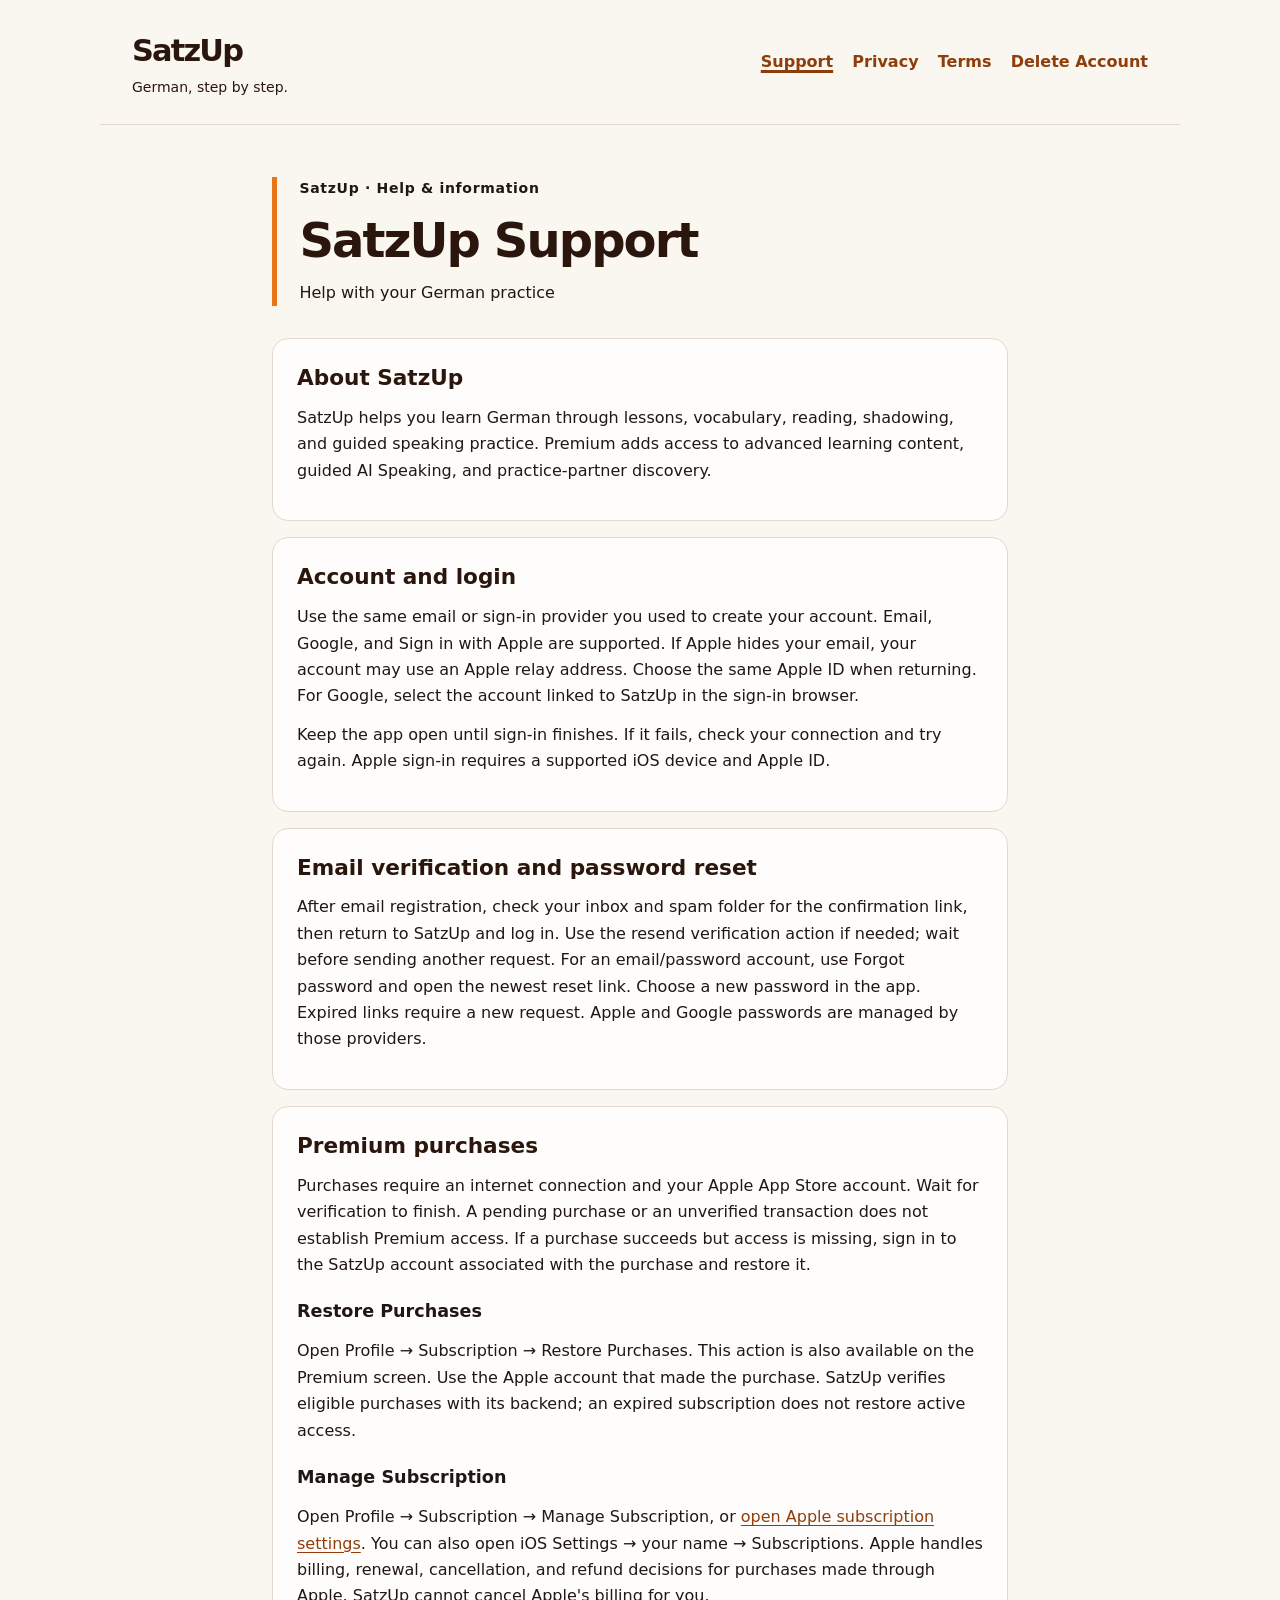
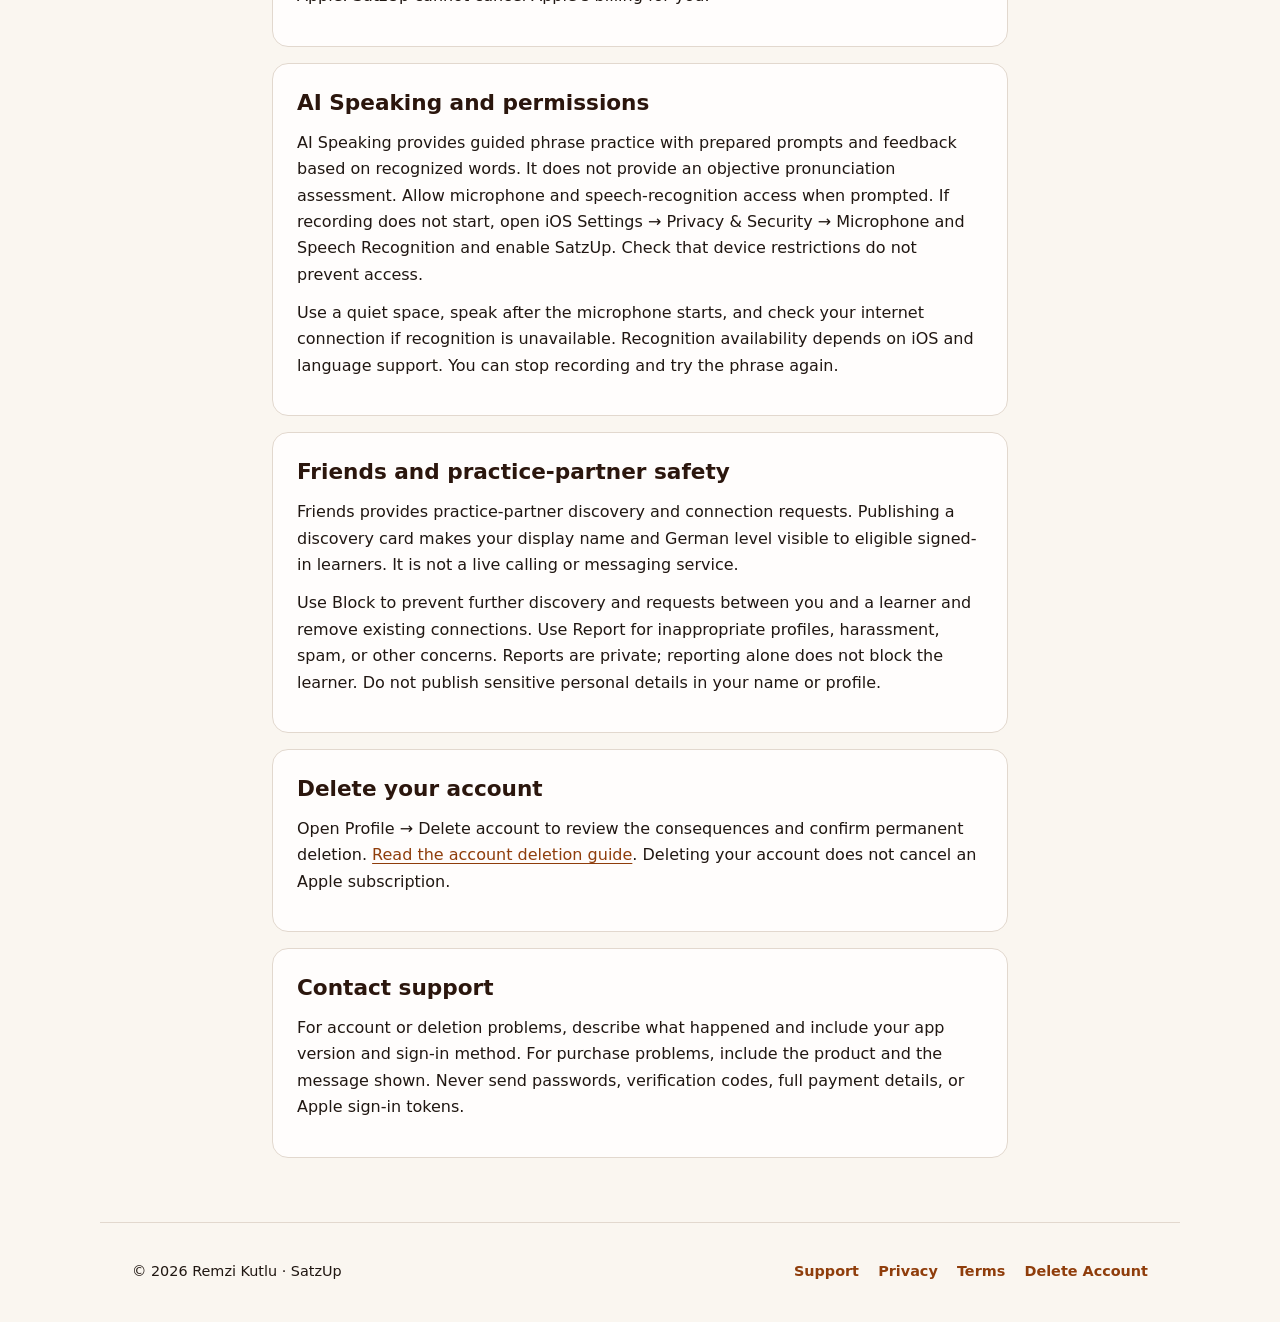
==== index.html @ c6ce0db7 "Publish SatzUp support site" ====
<!doctype html>
<html lang="en"><head><meta charset="utf-8"><meta name="viewport" content="width=device-width, initial-scale=1"><meta name="description" content="SatzUp Support for SatzUp German learning."><title>SatzUp Support · SatzUp</title><link rel="stylesheet" href="styles.css"></head>
<body><a class="skip" href="#main">Skip to content</a><header><a class="brand" href="index.html">SatzUp<span>German, step by step.</span></a><nav aria-label="Main navigation"><a aria-current="page" href="index.html">Support</a><a href="privacy.html">Privacy</a><a href="terms.html">Terms</a><a href="delete-account.html">Delete Account</a></nav></header><main id="main"><div class="heading"><p class="eyebrow">SatzUp · Help &amp; information</p><h1>SatzUp Support</h1><p>Help with your German practice</p></div>
<section><h2>About SatzUp</h2><p>SatzUp helps you learn German through lessons, vocabulary, reading, shadowing, and guided speaking practice. Premium adds access to advanced learning content, guided AI Speaking, and practice-partner discovery.</p></section>
<section><h2>Account and login</h2><p>Use the same email or sign-in provider you used to create your account. Email, Google, and Sign in with Apple are supported. If Apple hides your email, your account may use an Apple relay address. Choose the same Apple ID when returning. For Google, select the account linked to SatzUp in the sign-in browser.</p><p>Keep the app open until sign-in finishes. If it fails, check your connection and try again. Apple sign-in requires a supported iOS device and Apple ID.</p></section>
<section><h2>Email verification and password reset</h2><p>After email registration, check your inbox and spam folder for the confirmation link, then return to SatzUp and log in. Use the resend verification action if needed; wait before sending another request. For an email/password account, use Forgot password and open the newest reset link. Choose a new password in the app. Expired links require a new request. Apple and Google passwords are managed by those providers.</p></section>
<section><h2>Premium purchases</h2><p>Purchases require an internet connection and your Apple App Store account. Wait for verification to finish. A pending purchase or an unverified transaction does not establish Premium access. If a purchase succeeds but access is missing, sign in to the SatzUp account associated with the purchase and restore it.</p><h3>Restore Purchases</h3><p>Open Profile → Subscription → Restore Purchases. This action is also available on the Premium screen. Use the Apple account that made the purchase. SatzUp verifies eligible purchases with its backend; an expired subscription does not restore active access.</p><h3>Manage Subscription</h3><p>Open Profile → Subscription → Manage Subscription, or <a href="https://apps.apple.com/account/subscriptions">open Apple subscription settings</a>. You can also open iOS Settings → your name → Subscriptions. Apple handles billing, renewal, cancellation, and refund decisions for purchases made through Apple. SatzUp cannot cancel Apple's billing for you.</p></section>
<section><h2>AI Speaking and permissions</h2><p>AI Speaking provides guided phrase practice with prepared prompts and feedback based on recognized words. It does not provide an objective pronunciation assessment. Allow microphone and speech-recognition access when prompted. If recording does not start, open iOS Settings → Privacy &amp; Security → Microphone and Speech Recognition and enable SatzUp. Check that device restrictions do not prevent access.</p><p>Use a quiet space, speak after the microphone starts, and check your internet connection if recognition is unavailable. Recognition availability depends on iOS and language support. You can stop recording and try the phrase again.</p></section>
<section><h2>Friends and practice-partner safety</h2><p>Friends provides practice-partner discovery and connection requests. Publishing a discovery card makes your display name and German level visible to eligible signed-in learners. It is not a live calling or messaging service.</p><p>Use Block to prevent further discovery and requests between you and a learner and remove existing connections. Use Report for inappropriate profiles, harassment, spam, or other concerns. Reports are private; reporting alone does not block the learner. Do not publish sensitive personal details in your name or profile.</p></section>
<section><h2>Delete your account</h2><p>Open Profile → Delete account to review the consequences and confirm permanent deletion. <a href="delete-account.html">Read the account deletion guide</a>. Deleting your account does not cancel an Apple subscription.</p></section>
<section id="contact"><h2>Contact support</h2><p>For account or deletion problems, describe what happened and include your app version and sign-in method. For purchase problems, include the product and the message shown. Never send passwords, verification codes, full payment details, or Apple sign-in tokens.</p></section></main><footer><p>© 2026 Remzi Kutlu · SatzUp</p><nav aria-label="Main navigation"><a href="index.html">Support</a><a href="privacy.html">Privacy</a><a href="terms.html">Terms</a><a href="delete-account.html">Delete Account</a></nav></footer></body></html>
---- styles.css ----
:root{color-scheme:light;--cream:#faf6f0;--surface:#fffdfc;--brown:#2b160d;--accent:#8f3d0b;--orange:#e87516;--border:#e2d8ce}*{box-sizing:border-box}html{scroll-behavior:smooth}body{margin:0;background:var(--cream);color:#201712;font:1rem/1.65 system-ui,-apple-system,BlinkMacSystemFont,"Segoe UI",sans-serif}a{color:var(--accent);text-underline-offset:.2em;overflow-wrap:anywhere}a:hover{color:var(--brown)}a:focus-visible{outline:3px solid var(--orange);outline-offset:5px}header,footer{max-width:1080px;margin:auto;padding:1.6rem 2rem;display:flex;align-items:center;justify-content:space-between;gap:1.5rem;flex-wrap:wrap}header{border-bottom:1px solid var(--border)}.brand{font-size:1.9rem;font-weight:800;letter-spacing:-.06em;text-decoration:none;color:var(--brown)}.brand span{display:block;font-size:.875rem;font-weight:500;letter-spacing:normal}nav{display:flex;gap:.5rem 1.2rem;flex-wrap:wrap}nav a{font-weight:600;text-decoration:none;padding:.35rem 0}nav a[aria-current]{text-decoration:underline;text-decoration-thickness:3px}main{max-width:800px;margin:auto;padding:2.5rem 2rem 3rem}.heading{border-left:5px solid var(--orange);padding-left:1.4rem;margin-bottom:2rem}.eyebrow{font-size:.875rem;font-weight:700;letter-spacing:.05em}h1{font-size:clamp(2rem,5vw,3rem);line-height:1.15;color:var(--brown);letter-spacing:-.04em;margin:.6rem 0}h2{font-size:1.35rem;line-height:1.35;color:var(--brown);margin:0 0 .8rem}h3{font-size:1.1rem;margin:1.2rem 0 .5rem}p{margin:.75rem 0}section{background:var(--surface);border:1px solid var(--border);border-radius:16px;padding:1.5rem;margin:1rem 0}section.notice{border-left:5px solid var(--orange);background:#f7e9da}ol{padding-left:1.4rem}li{padding-left:.25rem;margin:.6rem 0}.date{font-size:.9rem;color:#68594e}footer{border-top:1px solid var(--border);font-size:.9rem}.skip{position:absolute;left:1rem;top:-5rem;background:var(--surface);padding:.5rem}.skip:focus{top:1rem}@media(max-width:560px){header,footer{padding:1.25rem}main{padding:1.8rem 1rem}section{padding:1.2rem}.heading{padding-left:1rem}nav{gap:.5rem 1rem}header{align-items:flex-start}h1{overflow-wrap:break-word}}@media(prefers-reduced-motion:reduce){html{scroll-behavior:auto}}
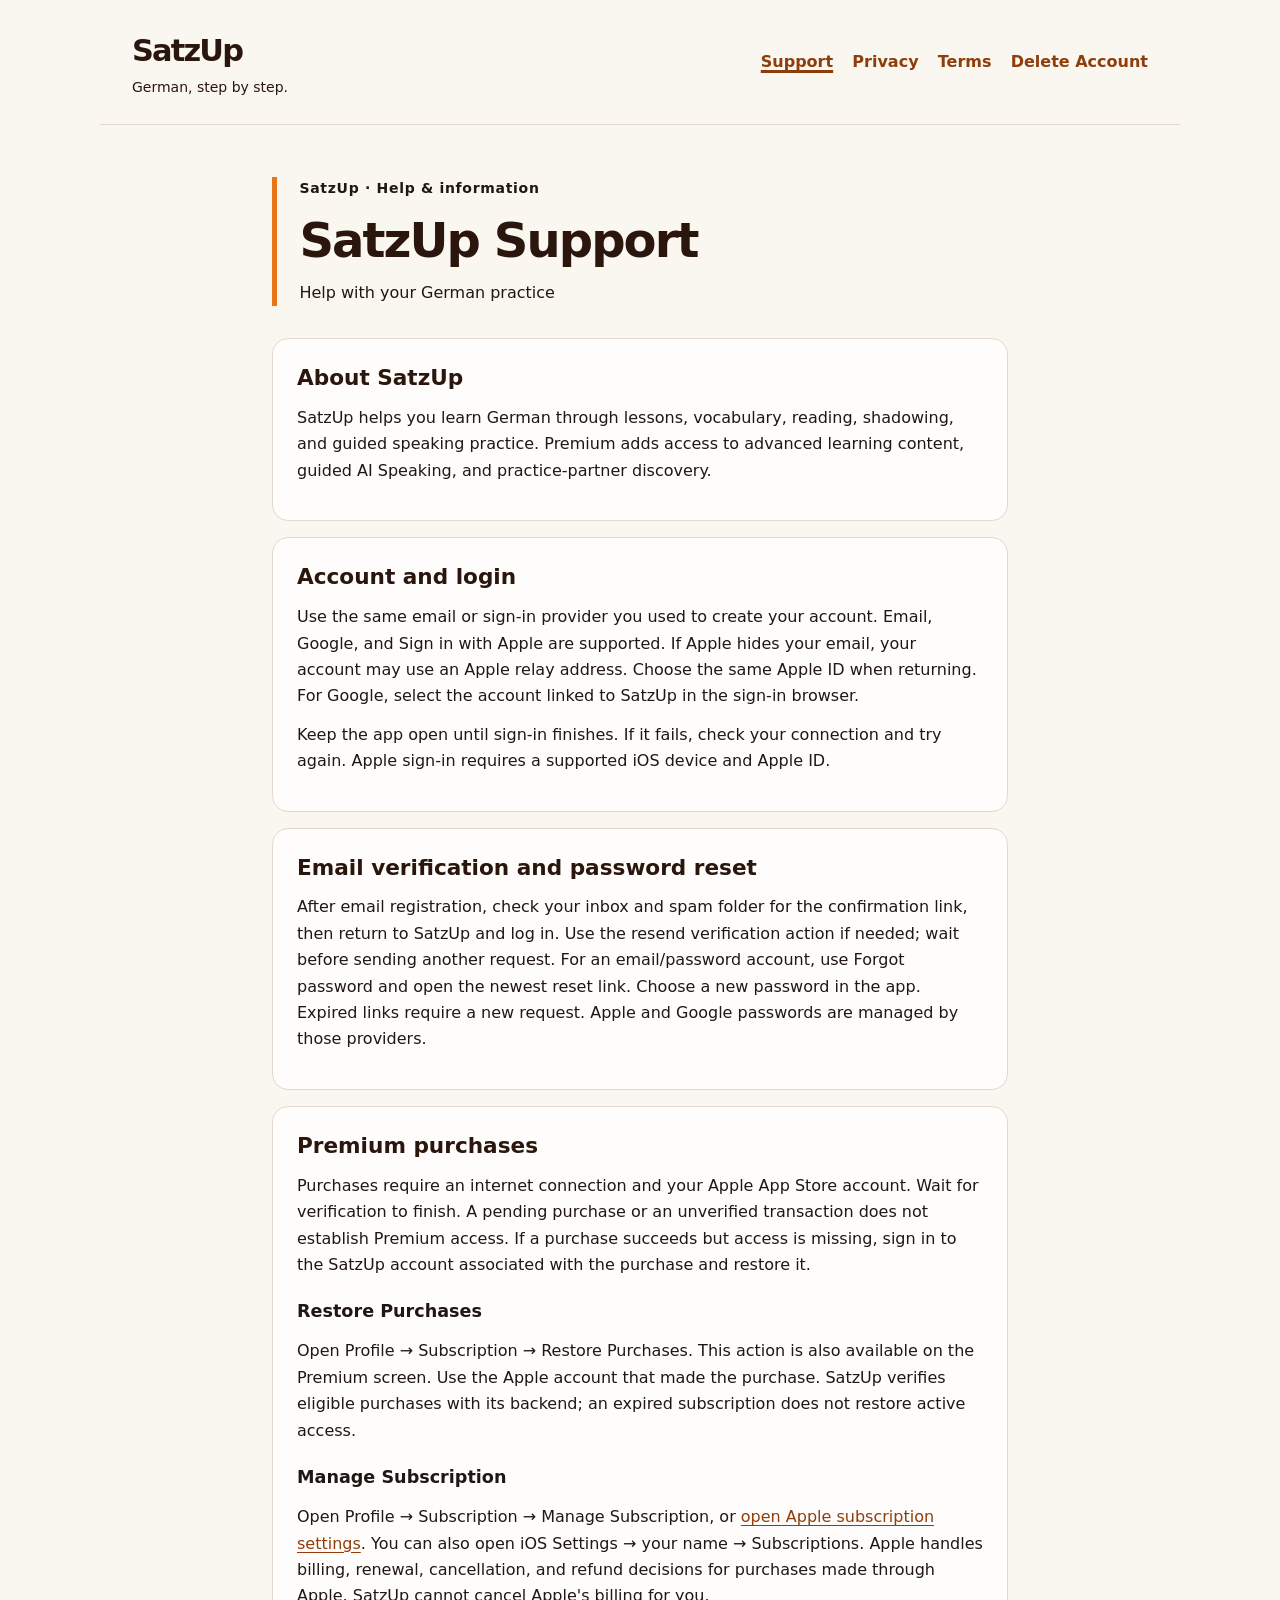
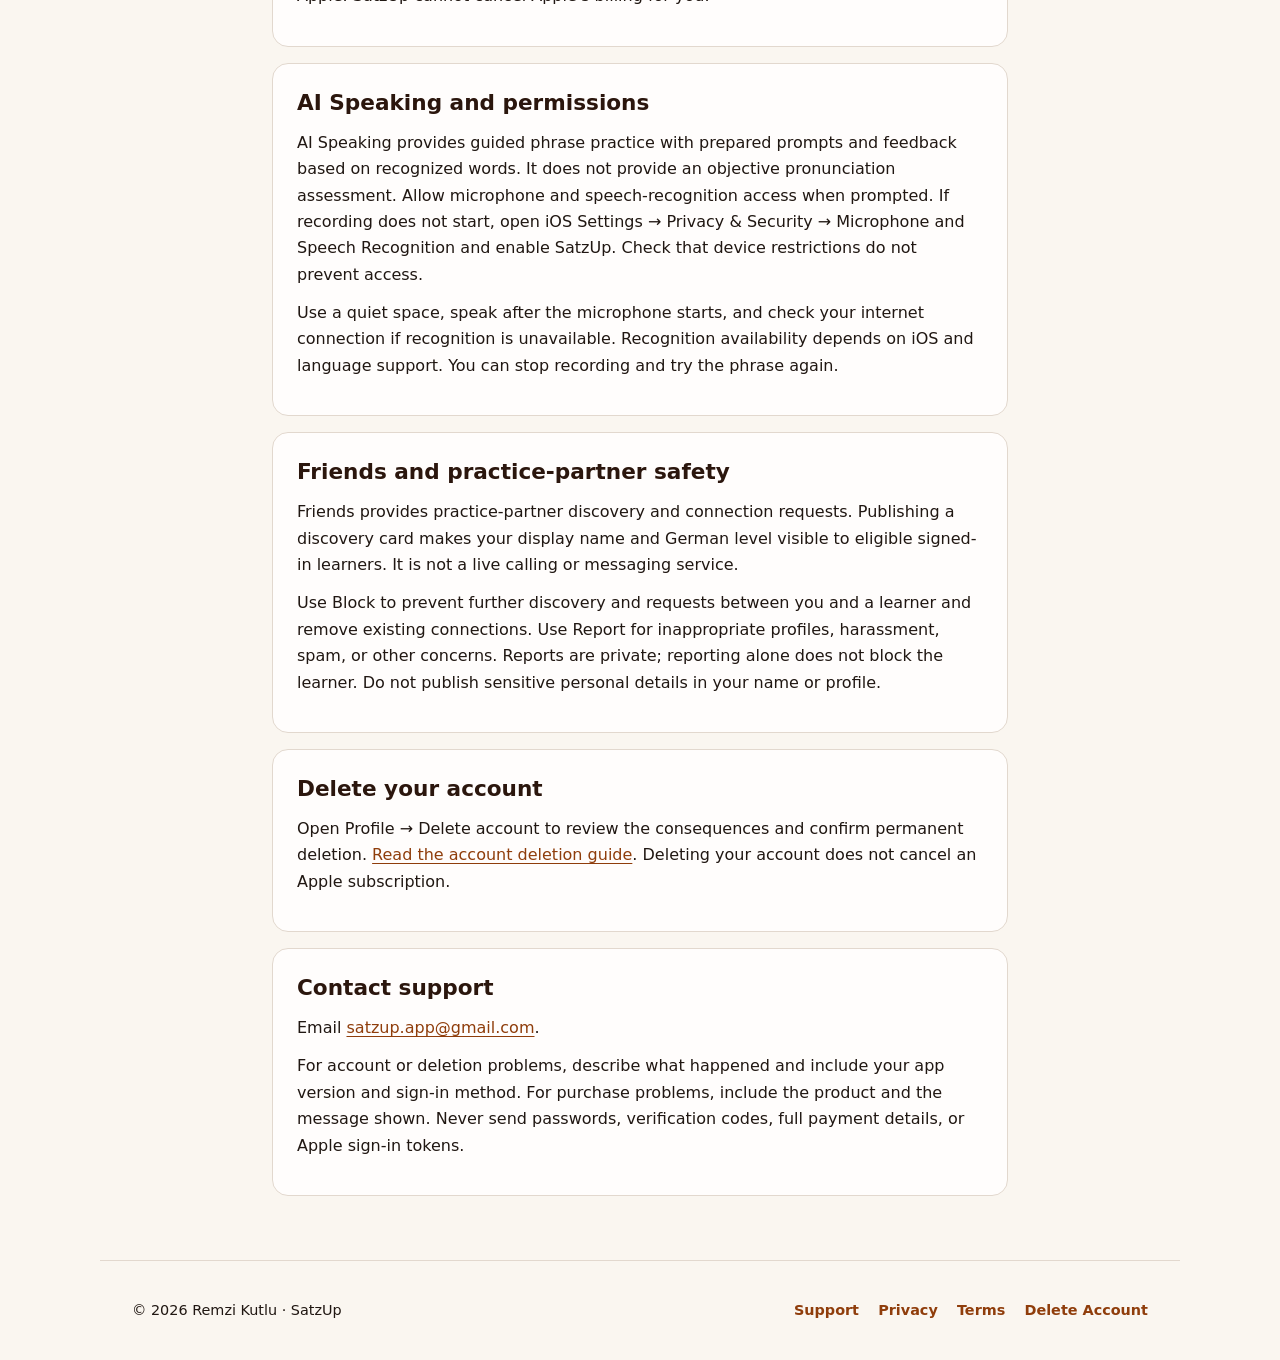
==== commit 34bc7a3a: "Configure production SatzUp support contact" ====
--- a/index.html
+++ b/index.html
@@ -8,4 +8,4 @@
 <section><h2>AI Speaking and permissions</h2><p>AI Speaking provides guided phrase practice with prepared prompts and feedback based on recognized words. It does not provide an objective pronunciation assessment. Allow microphone and speech-recognition access when prompted. If recording does not start, open iOS Settings → Privacy &amp; Security → Microphone and Speech Recognition and enable SatzUp. Check that device restrictions do not prevent access.</p><p>Use a quiet space, speak after the microphone starts, and check your internet connection if recognition is unavailable. Recognition availability depends on iOS and language support. You can stop recording and try the phrase again.</p></section>
 <section><h2>Friends and practice-partner safety</h2><p>Friends provides practice-partner discovery and connection requests. Publishing a discovery card makes your display name and German level visible to eligible signed-in learners. It is not a live calling or messaging service.</p><p>Use Block to prevent further discovery and requests between you and a learner and remove existing connections. Use Report for inappropriate profiles, harassment, spam, or other concerns. Reports are private; reporting alone does not block the learner. Do not publish sensitive personal details in your name or profile.</p></section>
 <section><h2>Delete your account</h2><p>Open Profile → Delete account to review the consequences and confirm permanent deletion. <a href="delete-account.html">Read the account deletion guide</a>. Deleting your account does not cancel an Apple subscription.</p></section>
-<section id="contact"><h2>Contact support</h2><p>For account or deletion problems, describe what happened and include your app version and sign-in method. For purchase problems, include the product and the message shown. Never send passwords, verification codes, full payment details, or Apple sign-in tokens.</p></section></main><footer><p>© 2026 Remzi Kutlu · SatzUp</p><nav aria-label="Main navigation"><a href="index.html">Support</a><a href="privacy.html">Privacy</a><a href="terms.html">Terms</a><a href="delete-account.html">Delete Account</a></nav></footer></body></html>+<section id="contact"><h2>Contact support</h2><p>Email <a href="mailto:satzup.app@gmail.com">satzup.app@gmail.com</a>.</p><p>For account or deletion problems, describe what happened and include your app version and sign-in method. For purchase problems, include the product and the message shown. Never send passwords, verification codes, full payment details, or Apple sign-in tokens.</p></section></main><footer><p>© 2026 Remzi Kutlu · SatzUp</p><nav aria-label="Main navigation"><a href="index.html">Support</a><a href="privacy.html">Privacy</a><a href="terms.html">Terms</a><a href="delete-account.html">Delete Account</a></nav></footer></body></html>
